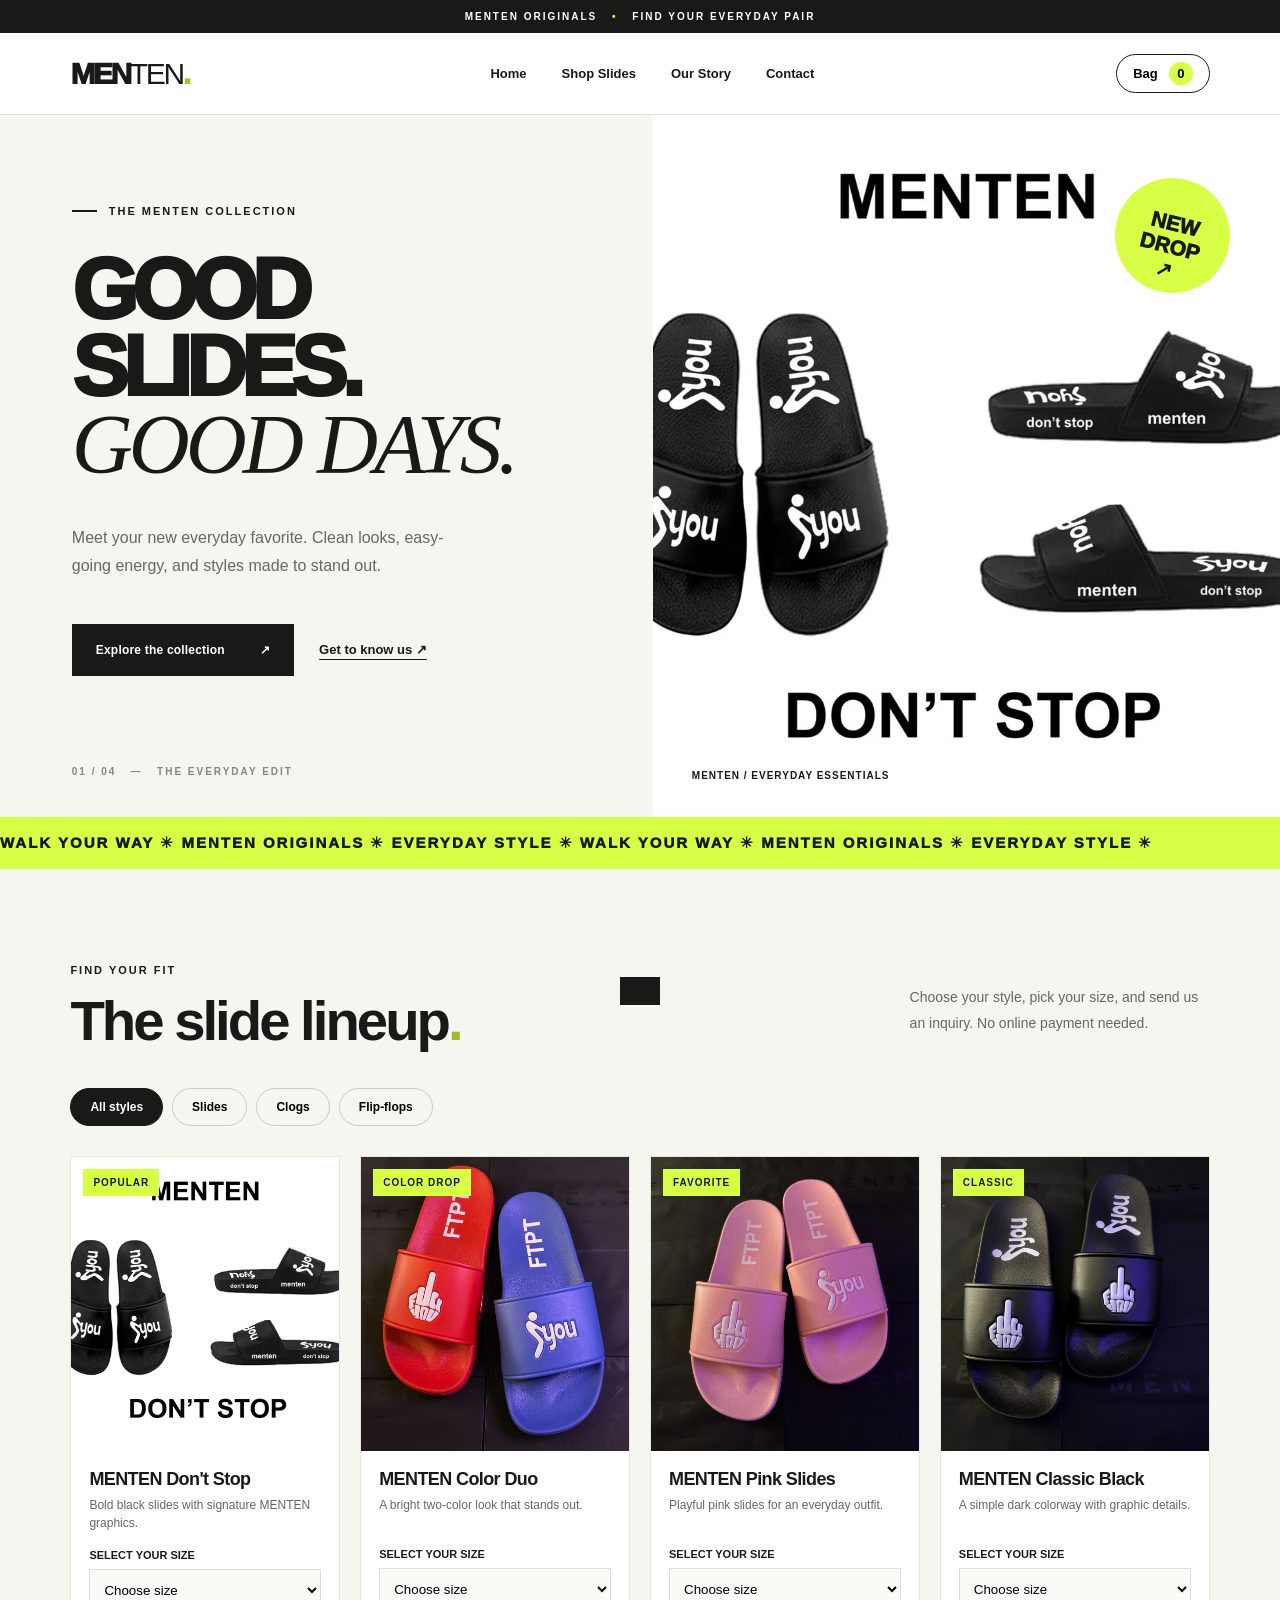
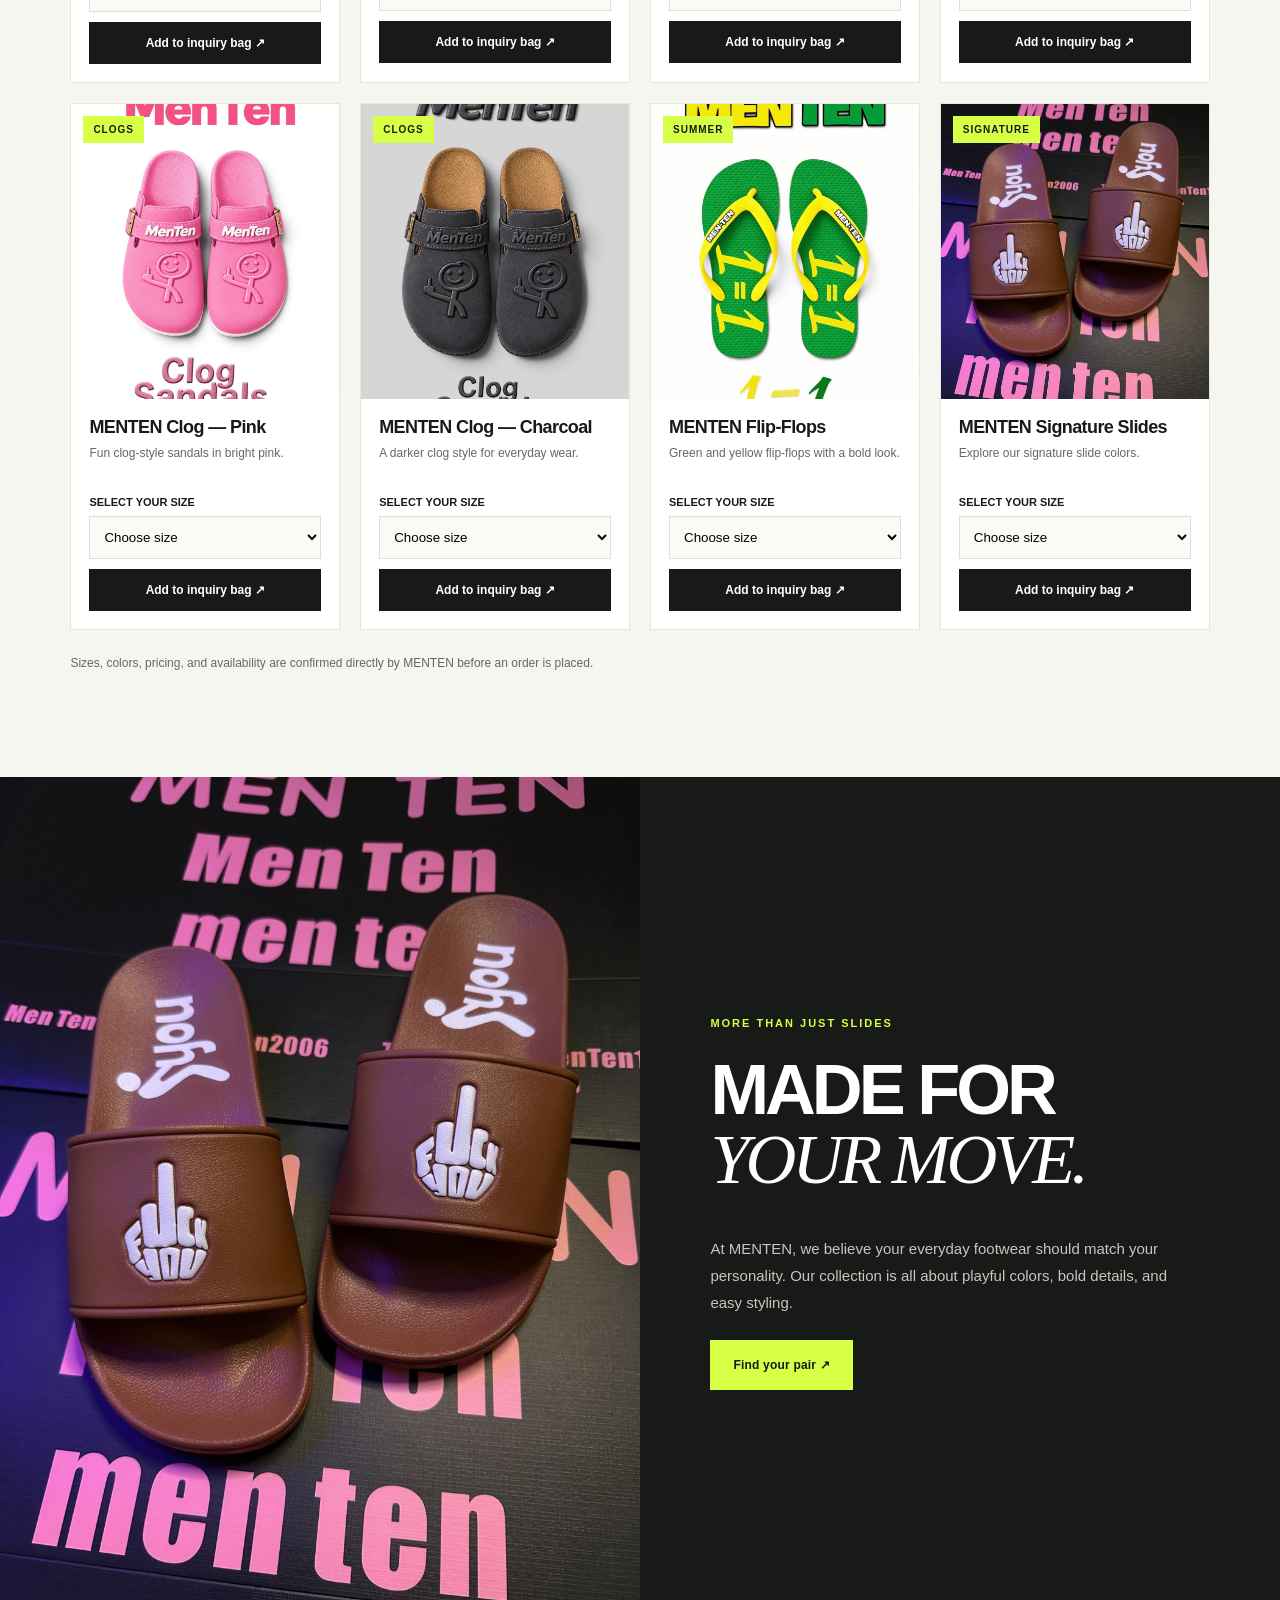
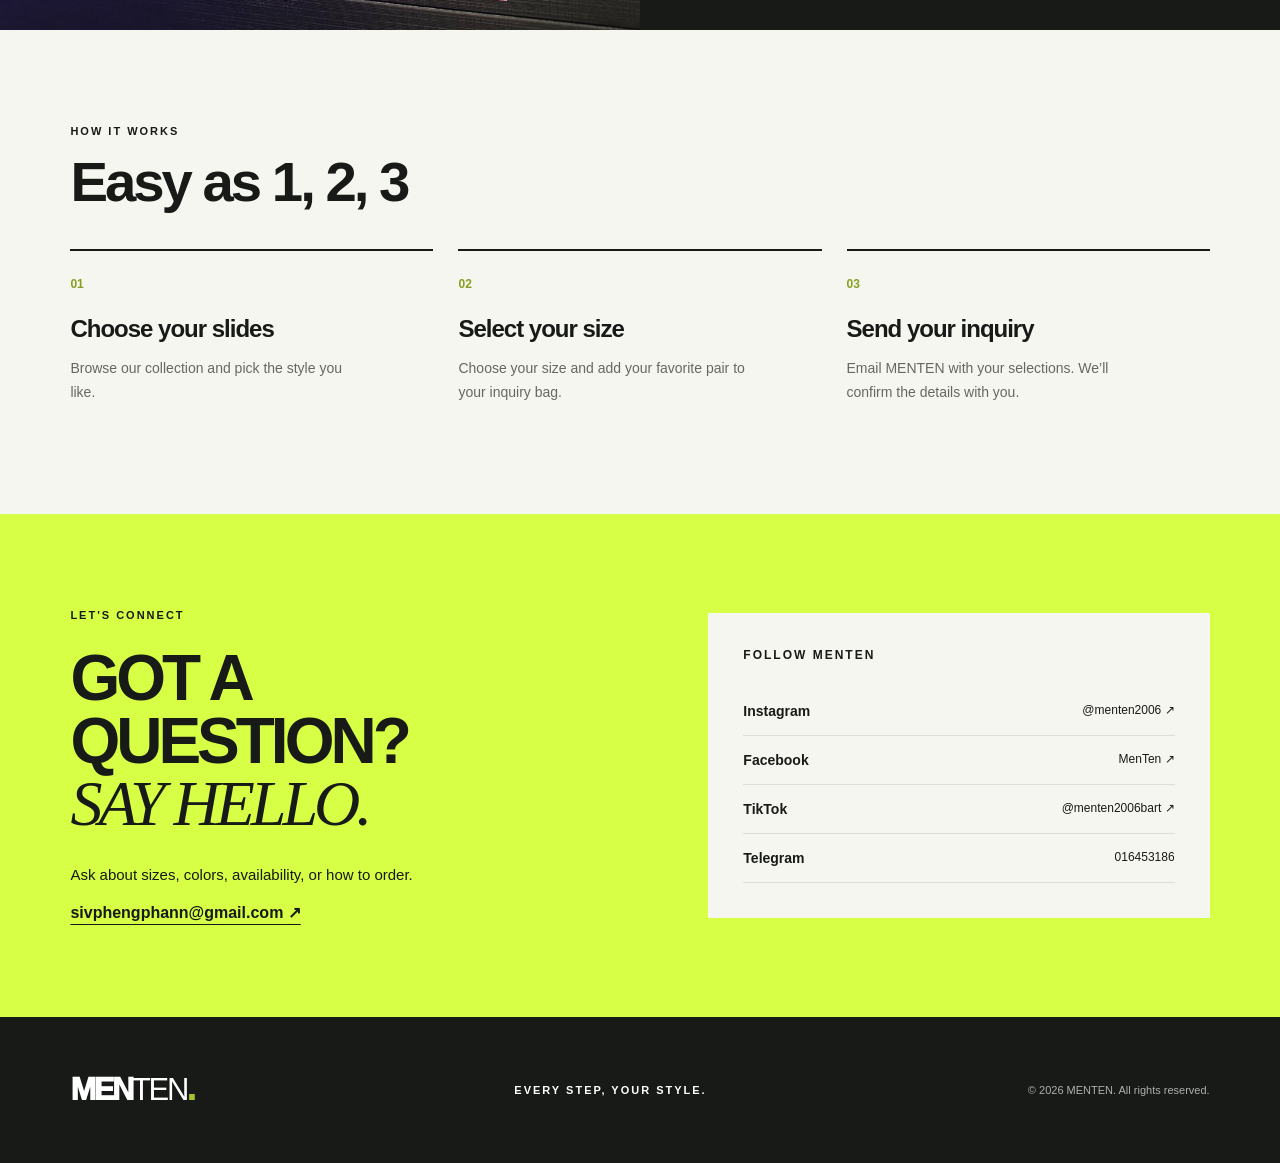
==== index.html @ 5bd8ac5a "MENTEN website" ====
<!DOCTYPE html>
<html lang="en">
<head>
  <meta charset="UTF-8">
  <meta name="viewport" content="width=device-width, initial-scale=1">
  <meta name="theme-color" content="#171a17">
  <meta name="description" content="Discover MENTEN slides and sandals. Choose your favorite style and size, then send an order inquiry directly to MENTEN.">
  <title>MENTEN — Slides for Every Day</title>
  <link rel="icon" href="favicon.svg" type="image/svg+xml">
  <link rel="stylesheet" href="style.css">
  <script src="script.js" defer></script>
</head>
<body>
  <div class="announcement">MENTEN ORIGINALS <span>•</span> FIND YOUR EVERYDAY PAIR</div>
  <header class="site-header">
    <a class="logo" href="#home" aria-label="MENTEN home">MEN<span>TEN</span><i>.</i></a>
    <button class="menu-toggle" id="menuToggle" type="button" aria-label="Open menu" aria-expanded="false">☰</button>
    <nav class="nav-links" id="mainNav" aria-label="Main navigation">
      <a href="#home">Home</a>
      <a href="#shop">Shop Slides</a>
      <a href="#story">Our Story</a>
      <a href="#contact">Contact</a>
    </nav>
    <button class="bag-button" id="bagButton" type="button" aria-label="View inquiry bag">Bag <span id="bagCount">0</span></button>
  </header>
  <main>
    <section class="hero" id="home">
      <div class="hero-copy">
        <div class="eyebrow"><span class="line"></span> THE MENTEN COLLECTION</div>
        <h1>GOOD SLIDES.<br><em>GOOD DAYS.</em></h1>
        <p>Meet your new everyday favorite. Clean looks, easy-going energy, and styles made to stand out.</p>
        <div class="hero-actions">
          <a class="btn btn-dark" href="#shop">Explore the collection <span>↗</span></a>
          <a class="text-link" href="#story">Get to know us ↗</a>
        </div>
        <div class="hero-small">01 / 04 &nbsp; — &nbsp; THE EVERYDAY EDIT</div>
      </div>
      <div class="hero-image-wrap">
        <img class="hero-image" src="images/product-10.jpg" alt="MENTEN black slides product photo">
        <span class="hero-sticker">NEW<br>DROP <b>↗</b></span>
        <span class="hero-caption">MENTEN / EVERYDAY ESSENTIALS</span>
      </div>
    </section>
    <div class="ticker" aria-hidden="true"><div>WALK YOUR WAY ✳ MENTEN ORIGINALS ✳ EVERYDAY STYLE ✳ WALK YOUR WAY ✳ MENTEN ORIGINALS ✳ EVERYDAY STYLE ✳</div></div>
    <section class="shop-section section-shell" id="shop">
      <div class="section-heading">
        <div><div class="eyebrow">FIND YOUR FIT</div><h2>The slide lineup<span class="accent-dot">.</span></h2></div>
        <p>Choose your style, pick your size, and send us an inquiry. No online payment needed.</p>
      </div>
      <div class="filter-row" role="group" aria-label="Filter products">
        <button class="filter active" data-filter="all" type="button">All styles</button>
        <button class="filter" data-filter="slides" type="button">Slides</button>
        <button class="filter" data-filter="clogs" type="button">Clogs</button>
        <button class="filter" data-filter="flipflops" type="button">Flip-flops</button>
      </div>
      <div class="product-grid" id="productGrid"></div>
      <p class="product-note">Sizes, colors, pricing, and availability are confirmed directly by MENTEN before an order is placed.</p>
    </section>
    <section class="feature-section" id="story">
      <div class="feature-photo"><img src="images/product-3.jpg" loading="lazy" alt="MENTEN slide sandals in different colors"></div>
      <div class="feature-content"><div class="eyebrow">MORE THAN JUST SLIDES</div><h2>MADE FOR<br><em>YOUR MOVE.</em></h2><p>At MENTEN, we believe your everyday footwear should match your personality. Our collection is all about playful colors, bold details, and easy styling.</p><a class="btn btn-light" href="#shop">Find your pair ↗</a></div>
    </section>
    <section class="steps-section section-shell">
      <div class="section-heading"><div><div class="eyebrow">HOW IT WORKS</div><h2>Easy as 1, 2, 3<span class="accent-dot"><div class=""></div></span></h2></div></div>
      <div class="steps-grid"><article><span>01</span><h3>Choose your slides</h3><p>Browse our collection and pick the style you like.</p></article><article><span>02</span><h3>Select your size</h3><p>Choose your size and add your favorite pair to your inquiry bag.</p></article><article><span>03</span><h3>Send your inquiry</h3><p>Email MENTEN with your selections. We’ll confirm the details with you.</p></article></div>
    </section>
    <section class="contact-section" id="contact"><div class="contact-inner"><div><div class="eyebrow">LET'S CONNECT</div><h2>GOT A QUESTION?<br><em>SAY HELLO.</em></h2><p>Ask about sizes, colors, availability, or how to order.</p><a class="contact-email" href="mailto:sivphengphann@gmail.com">sivphengphann@gmail.com ↗</a></div><div class="social-panel"><h3>FOLLOW MENTEN</h3><a target="_blank" rel="noopener noreferrer" href="https://www.instagram.com/menten2006/">Instagram <span>@menten2006 ↗</span></a><a target="_blank" rel="noopener noreferrer" href="https://www.facebook.com/profile.php?id=100065083050645">Facebook <span>MenTen ↗</span></a><a target="_blank" rel="noopener noreferrer" href="https://www.tiktok.com/@menten2006bart">TikTok <span>@menten2006bart ↗</span></a><div class="telegram">Telegram <span>016453186</span></div></div></div></section>
  </main>
  <footer><a class="logo footer-logo" href="#home">MEN<span>TEN</span><i>.</i></a><p>EVERY STEP, YOUR STYLE.</p><small>© <span id="year"></span> MENTEN. All rights reserved.</small></footer>
  <div class="drawer-backdrop" id="drawerBackdrop" hidden></div>
  <aside class="bag-drawer" id="bagDrawer" role="dialog" aria-modal="true" aria-label="Your inquiry bag" aria-hidden="true">
    <div class="drawer-top"><div><div class="eyebrow">YOUR PICKS</div><h2>Inquiry bag</h2></div><button type="button" id="closeBag" class="close-button" aria-label="Close bag"></button></div>
    <div id="bagItems" class="bag-items"></div>
    <form id="inquiryForm" class="inquiry-form"><label for="customerName">Your name</label><input id="customerName" name="name" placeholder="Your name" required maxlength="80"><label for="customerContact">Your email or contact</label><input id="customerContact" name="contact" placeholder="Email / phone / social handle" required maxlength="120"><label for="customerNotes">Message (optional)</label><textarea id="customerNotes" name="notes" rows="3" maxlength="500" placeholder="Any questions or color preferences?"></textarea><button class="btn btn-dark full-width" type="submit">Send inquiry by email ↗</button><p class="form-hint">This opens your email app with your order details. No payment is collected here.</p></form>
  </aside>
  <div class="toast" id="toast" role="status" aria-live="polite"></div>
</body>
</html>
---- style.css ----
/* =====================================================
   MENTEN WEBSITE
   Style sheet for my slide sandal website
   ===================================================== */
:root {
  --ink:#171a17;
  --muted:#656862;
  --paper:#f6f6f0;
  --white:#fff;
  --lime:#d7ff45;
  --border:#dfdfd7;
  --font:Arial,Helvetica,sans-serif
}
* {
  box-sizing:border-box
}
html {
  scroll-behavior:smooth
}
body {
  margin:0;
  font-family:var(--font);
  color:var(--ink);
  background:var(--paper)
}
button,input,textarea {
  font:inherit
}
button {
  cursor:pointer
}
a {
  color:inherit;
  text-decoration:none
}
img {
  display:block;
  max-width:100%
}
button:focus-visible,a:focus-visible,input:focus-visible,textarea:focus-visible {
  outline:3px solid #85aa00;
  outline-offset:3px
}
.announcement {
  background:var(--ink);
  color:#fff;
  text-align:center;
  font-size:10px;
  font-weight:800;
  letter-spacing:2px;
  padding:11px
}
.announcement span {
  color:var(--lime);
  padding:0 10px
}
.site-header {
  height:82px;
  display:flex;
  align-items:center;
  justify-content:space-between;
  padding:0 5.5%;
  background:#fff;
  position:sticky;
  top:0;
  z-index:30;
  border-bottom:1px solid var(--border)
}
.logo {
  font-size:30px;
  font-weight:950;
  letter-spacing:-2.4px
}
.logo span {
  font-weight:400
}
.logo i {
  color:#a1c629;
  font-style:normal
}
.nav-links {
  display:flex;
  gap:35px;
  align-items:center
}
.nav-links a {
  font-size:13px;
  font-weight:700;
  transition:opacity .2s
}
.nav-links a:hover {
  opacity:.5
}
.bag-button {
  border:1px solid var(--ink);
  border-radius:100px;
  background:transparent;
  padding:11px 16px;
  font-size:13px;
  font-weight:800
}
.bag-button span {
  background:var(--lime);
  border-radius:100%;
  padding:4px 8px;
  margin-left:8px
}
.menu-toggle {
  display:none;
  border:0;
  background:none;
  font-size:25px
}
.hero {
  display:grid;
  grid-template-columns:51% 49%;
  min-height:640px
}
.hero-copy {
  padding:90px 7% 40px 11%;
  display:flex;
  flex-direction:column;
  align-items:flex-start;
  justify-content:center
}
.eyebrow {
  font-size:11px;
  letter-spacing:2px;
  font-weight:900;
  display:flex;
  align-items:center;
  gap:12px
}
.line {
  width:25px;
  height:2px;
  background:var(--ink)
}
.hero h1 {
  font-size:clamp(58px,6.6vw,110px);
  line-height:.91;
  letter-spacing:-6px;
  margin:35px 0 24px;
  font-weight:950
}
.hero h1 em,.feature-content h2 em,.contact-inner h2 em {
  font-weight:400;
  font-family:Georgia,serif;
  letter-spacing:-4px
}
.hero-copy>p {
  font-size:16px;
  line-height:1.75;
  color:var(--muted);
  max-width:400px
}
.hero-actions {
  display:flex;
  align-items:center;
  gap:25px;
  margin-top:28px
}
.btn {
  display:inline-flex;
  justify-content:space-between;
  align-items:center;
  gap:35px;
  padding:18px 23px;
  font-size:12px;
  letter-spacing:.2px;
  font-weight:800;
  transition:transform .2s
}
.btn:hover {
  transform:translateY(-3px)
}
.btn-dark {
  background:var(--ink);
  color:#fff;
  border:1px solid var(--ink)
}
.btn-light {
  background:var(--lime);
  color:var(--ink)
}
.text-link {
  font-size:13px;
  font-weight:800;
  text-decoration:underline;
  text-underline-offset:5px
}
.hero-small {
  margin-top:90px;
  color:#858780;
  font-size:10px;
  font-weight:800;
  letter-spacing:2px
}
.hero-image-wrap {
  position:relative;
  min-height:580px;
  background:#deded7;
  overflow:hidden
}
.hero-image {
  width:100%;
  height:100%;
  object-fit:cover;
  object-position:center
}
.hero-sticker {
  position:absolute;
  top:9%;
  right:8%;
  width:115px;
  height:115px;
  border-radius:50%;
  background:var(--lime);
  display:flex;
  align-items:center;
  justify-content:center;
  text-align:center;
  transform:rotate(14deg);
  font-size:21px;
  font-weight:950;
  line-height:1.05
}
.hero-sticker b {
  position:absolute;
  bottom:12px;
  font-size:20px
}
.hero-caption {
  position:absolute;
  bottom:25px;
  left:25px;
  background:#fff;
  padding:11px 14px;
  font-size:10px;
  font-weight:900;
  letter-spacing:1px
}
.ticker {
  background:var(--lime);
  overflow:hidden;
  white-space:nowrap;
  padding:17px 0;
  font-weight:950;
  font-size:15px;
  letter-spacing:2px
}
.ticker div {
  width:max-content;
  animation:move 26s linear infinite
}
@keyframes move {
  to {
    transform:translateX(-40%)
  }
}
.section-shell {
  padding:95px 5.5%
}
.section-heading {
  display:flex;
  align-items:end;
  justify-content:space-between;
  gap:30px;
  margin-bottom:38px
}
.section-heading h2 {
  font-size:clamp(36px,4.4vw,64px);
  letter-spacing:-3px;
  line-height:1.05;
  margin:15px 0 0
}
.accent-dot {
  color:#9ebc27
}
.section-heading>p {
  color:var(--muted);
  font-size:14px;
  line-height:1.8;
  max-width:300px
}
.filter-row {
  display:flex;
  flex-wrap:wrap;
  gap:9px;
  margin-bottom:30px
}
.filter {
  border:1px solid #c9cac2;
  background:transparent;
  padding:11px 19px;
  border-radius:100px;
  font-size:12px;
  font-weight:800
}
.filter.active,.filter:hover {
  background:var(--ink);
  color:#fff;
  border-color:var(--ink)
}
.product-grid {
  display:grid;
  grid-template-columns:repeat(4,minmax(0,1fr));
  gap:20px
}
.product-card {
  background:#fff;
  border:1px solid #e6e6df;
  overflow:hidden
}
.product-photo {
  position:relative;
  background:#e8e8e4;
  aspect-ratio:4/4.4;
  overflow:hidden
}
.product-photo img {
  width:100%;
  height:100%;
  object-fit:cover;
  transition:transform .35s
}
.product-card:hover .product-photo img {
  transform:scale(1.045)
}
.product-tag {
  position:absolute;
  left:12px;
  top:12px;
  background:var(--lime);
  font-size:10px;
  font-weight:900;
  letter-spacing:1px;
  padding:8px 10px
}
.product-info {
  padding:18px
}
.product-info h3 {
  font-size:18px;
  letter-spacing:-.6px;
  margin:0 0 6px
}
.product-info p {
  font-size:12px;
  color:var(--muted);
  line-height:1.5;
  min-height:35px;
  margin:0 0 17px
}
.product-info label {
  font-size:11px;
  font-weight:900;
  display:block;
  margin-bottom:8px
}
.product-info select {
  width:100%;
  background:#fafaf7;
  border:1px solid var(--border);
  padding:12px 10px;
  margin-bottom:10px;
  border-radius:0
}
.add-button {
  width:100%;
  padding:13px 10px;
  background:var(--ink);
  color:#fff;
  border:1px solid var(--ink);
  font-size:12px;
  font-weight:800
}
.add-button:hover {
  background:#3b4431
}
.product-note {
  font-size:12px;
  color:var(--muted);
  margin-top:26px
}
.feature-section {
  display:grid;
  grid-template-columns:1fr 1fr;
  background:var(--ink);
  color:#fff;
  min-height:570px
}
.feature-photo {
  min-height:450px;
  overflow:hidden
}
.feature-photo img {
  width:100%;
  height:100%;
  object-fit:cover
}
.feature-content {
  display:flex;
  flex-direction:column;
  align-items:flex-start;
  justify-content:center;
  padding:75px 11%
}
.feature-content h2,.contact-inner h2 {
  font-size:clamp(48px,5.5vw,80px);
  letter-spacing:-4px;
  line-height:.98;
  margin:26px 0
}
.feature-content p {
  color:#c5c7c0;
  line-height:1.8;
  font-size:15px;
  max-width:460px;
  margin-bottom:24px
}
.feature-content .eyebrow {
  color:var(--lime)
}
.steps-grid {
  display:grid;
  grid-template-columns:repeat(3,1fr);
  gap:25px
}
.steps-grid article {
  border-top:2px solid var(--ink);
  padding-top:23px
}
.steps-grid span {
  font-size:12px;
  font-weight:900;
  color:#879f21
}
.steps-grid h3 {
  font-size:24px;
  letter-spacing:-1px;
  margin:23px 0 10px
}
.steps-grid p {
  color:var(--muted);
  line-height:1.7;
  font-size:14px;
  max-width:290px
}
.contact-section {
  background:var(--lime);
  padding:95px 5.5%
}
.contact-inner {
  display:grid;
  grid-template-columns:1fr 1fr;
  gap:12%;
  max-width:1400px;
  margin:auto
}
.contact-inner h2 {
  font-size:clamp(45px,5vw,75px)
}
.contact-inner p {
  font-size:15px;
  line-height:1.7
}
.contact-email {
  font-weight:900;
  text-decoration:underline;
  text-underline-offset:6px;
  overflow-wrap:anywhere
}
.social-panel {
  background:var(--paper);
  padding:35px;
  align-self:center
}
.social-panel h3 {
  font-size:12px;
  letter-spacing:2px;
  margin:0 0 25px
}
.social-panel a,.telegram {
  border-bottom:1px solid var(--border);
  padding:16px 0;
  display:flex;
  justify-content:space-between;
  gap:10px;
  font-size:14px;
  font-weight:900
}
.social-panel span {
  font-size:12px;
  font-weight:500;
  text-align:right
}
footer {
  background:var(--ink);
  color:#fff;
  padding:55px 5.5%;
  display:flex;
  align-items:center;
  justify-content:space-between;
  gap:20px;
  flex-wrap:wrap
}
footer p {
  font-size:11px;
  letter-spacing:2px;
  font-weight:900
}
footer small {
  font-size:11px;
  color:#aeb0aa
}
.footer-logo {
  font-size:31px
}
.drawer-backdrop {
  position:fixed;
  inset:0;
  background:#0009;
  z-index:40
}
.bag-drawer {
  position:fixed;
  top:0;
  right:0;
  bottom:0;
  width:min(100%,470px);
  background:var(--paper);
  z-index:41;
  padding:28px;
  overflow:auto;
  transform:translateX(110%);
  transition:transform .25s;
  box-shadow:-10px 0 30px #0002
}
.bag-drawer.open {
  transform:translateX(0)
}
.drawer-top {
  display:flex;
  align-items:flex-start;
  justify-content:space-between;
  border-bottom:1px solid var(--border);
  padding-bottom:20px
}
.drawer-top h2 {
  font-size:30px;
  letter-spacing:-1px;
  margin:10px 0 0
}
.close-button {
  font-size:32px;
  border:0;
  background:none
}
.bag-items {
  padding:18px 0
}
.empty-bag {
  font-size:14px;
  color:var(--muted);
  line-height:1.7
}
.bag-item {
  display:flex;
  gap:13px;
  padding:14px 0;
  border-bottom:1px solid var(--border)
}
.bag-item img {
  width:75px;
  height:82px;
  object-fit:cover
}
.bag-item-main {
  flex:1
}
.bag-item-main strong {
  font-size:13px
}
.bag-item-main p {
  font-size:12px;
  color:var(--muted);
  margin:8px 0
}
.remove-item {
  background:none;
  border:0;
  padding:0;
  font-size:11px;
  text-decoration:underline;
  color:#8b3429
}
.inquiry-form {
  display:flex;
  flex-direction:column;
  gap:10px;
  border-top:1px solid var(--border);
  padding-top:22px
}
.inquiry-form label {
  font-size:12px;
  font-weight:800
}
.inquiry-form input,.inquiry-form textarea {
  padding:13px;
  border:1px solid #cfd0c8;
  background:#fff;
  resize:vertical;
  border-radius:0
}
.full-width {
  width:100%;
  margin-top:10px
}
.form-hint {
  font-size:11px;
  color:var(--muted);
  line-height:1.6
}
.toast {
  position:fixed;
  left:50%;
  bottom:25px;
  transform:translate(-50%,130px);
  background:var(--ink);
  color:#fff;
  padding:14px 20px;
  font-size:13px;
  font-weight:800;
  z-index:60;
  transition:transform .25s;
  text-align:center;
  max-width:90vw
}
.toast.show {
  transform:translate(-50%,0)
}
@media(max-width:1050px) {
  .hero {
    min-height:560px
  }
  .hero h1 {
    letter-spacing:-4px
  }
  .product-grid {
    grid-template-columns:repeat(2,minmax(0,1fr))
  }
  .hero-small {
    margin-top:50px
  }
}
@media(max-width:700px) {
  .site-header {
    height:68px;
    padding:0 5%
  }
  .logo {
    font-size:27px
  }
  .menu-toggle {
    display:block;
    margin-left:auto;
    margin-right:14px
  }
  .nav-links {
    display:none;
    position:absolute;
    top:68px;
    left:0;
    right:0;
    background:#fff;
    flex-direction:column;
    align-items:flex-start;
    padding:20px 6%;
    gap:22px;
    border-bottom:1px solid var(--border)
  }
  .nav-links.open {
    display:flex
  }
  .hero {
    grid-template-columns:1fr
  }
  .hero-copy {
    padding:70px 7% 40px
  }
  .hero h1 {
    font-size:clamp(55px,13vw,82px);
    margin:27px 0 17px
  }
  .hero-small {
    margin-top:45px
  }
  .hero-image-wrap {
    min-height:420px;
    height:460px
  }
  .section-shell {
    padding:65px 5%
  }
  .section-heading {
    display:block
  }
  .section-heading>p {
    margin-top:18px
  }
  .section-heading h2 {
    letter-spacing:-2px
  }
  .product-grid {
    gap:12px
  }
  .product-info {
    padding:12px
  }
  .product-info h3 {
    font-size:15px
  }
  .product-info p {
    font-size:11px
  }
  .product-photo {
    aspect-ratio:4/4.8
  }
  .feature-section {
    grid-template-columns:1fr
  }
  .feature-photo {
    height:370px;
    min-height:0
  }
  .feature-content {
    padding:70px 7%
  }
  .steps-grid {
    grid-template-columns:1fr;
    gap:35px
  }
  .contact-section {
    padding:70px 5%
  }
  .contact-inner {
    grid-template-columns:1fr;
    gap:35px
  }
  .social-panel {
    padding:24px
  }
  .hero-sticker {
    width:90px;
    height:90px;
    font-size:16px
  }
  .hero-actions {
    flex-wrap:wrap
  }
  footer {
    padding:45px 5%
  }
}
@media(max-width:370px) {
  .product-grid {
    grid-template-columns:1fr
  }
  .hero h1 {
    font-size:51px
  }
  .hero-actions {
    gap:15px
  }
}
@media(prefers-reduced-motion:reduce) {
  *,*::before,*::after {
    animation:none!important;
    scroll-behavior:auto!important;
    transition:none!important
  }
}
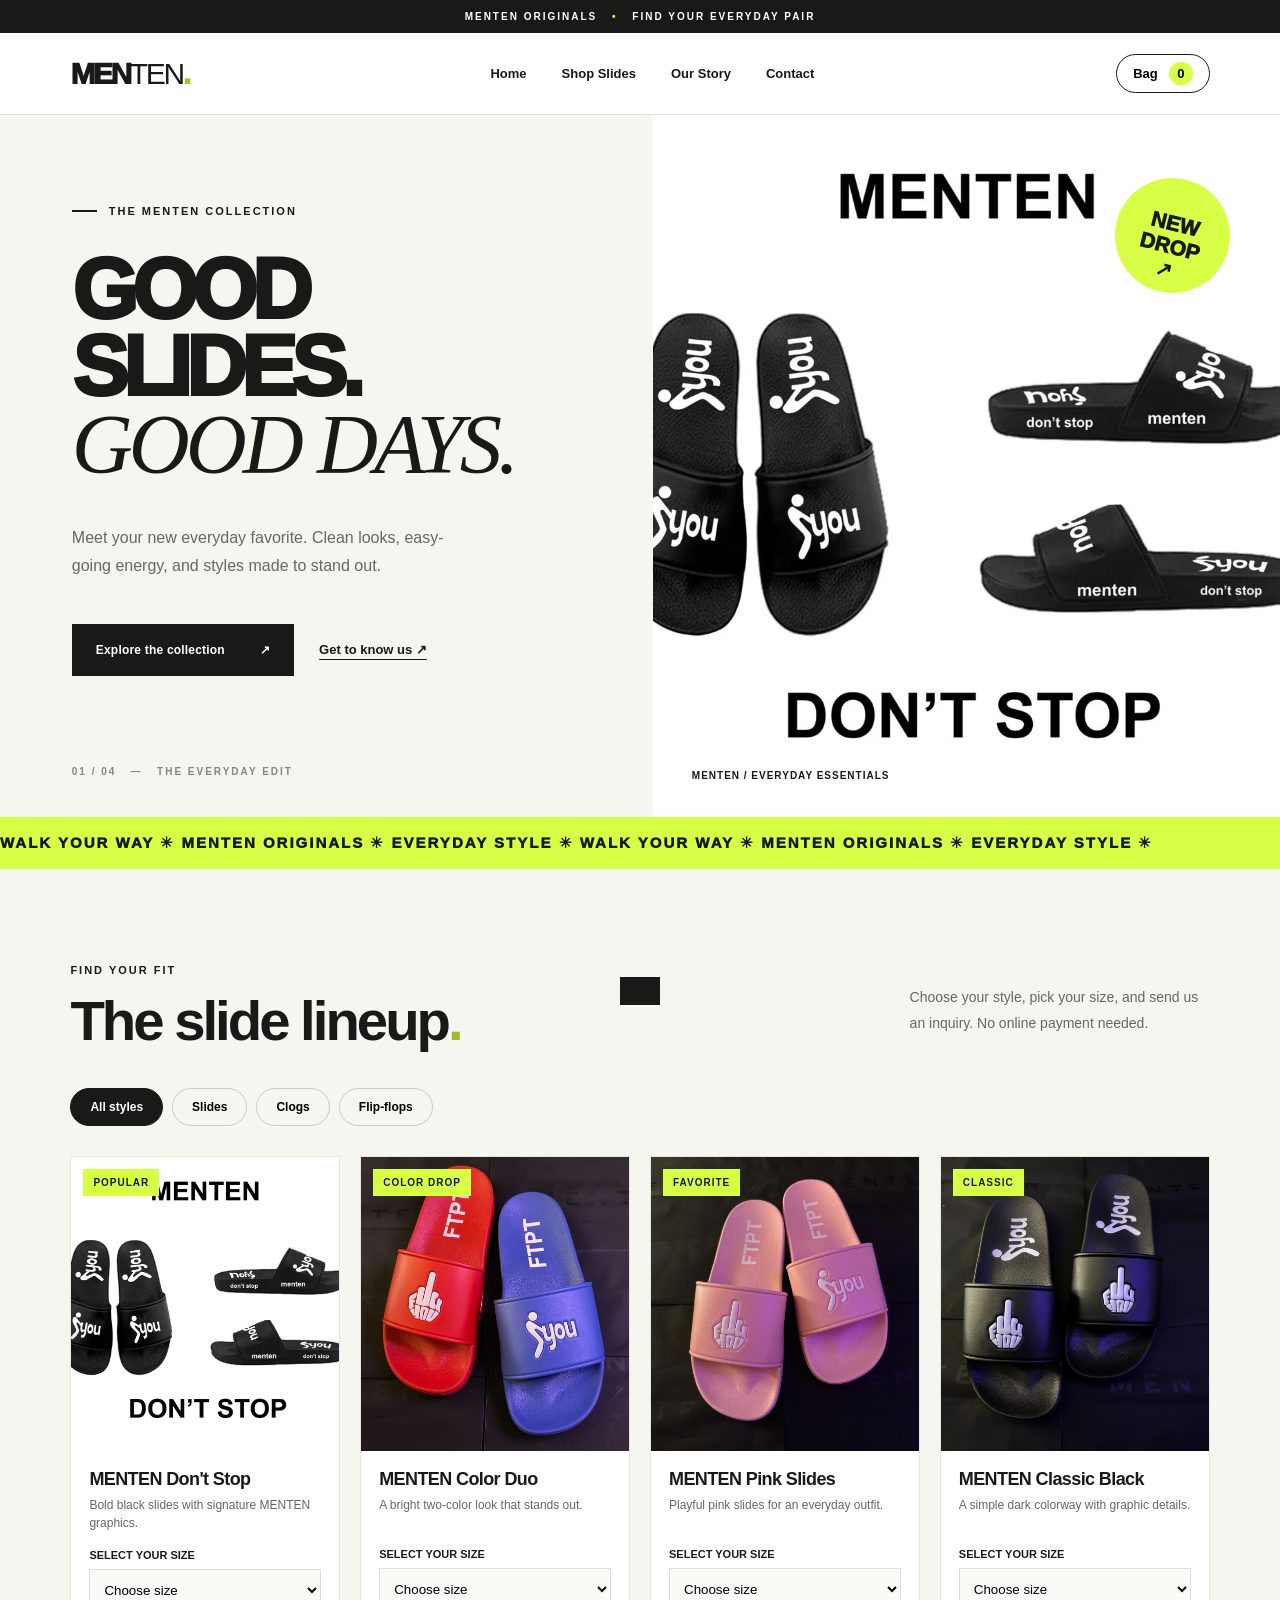
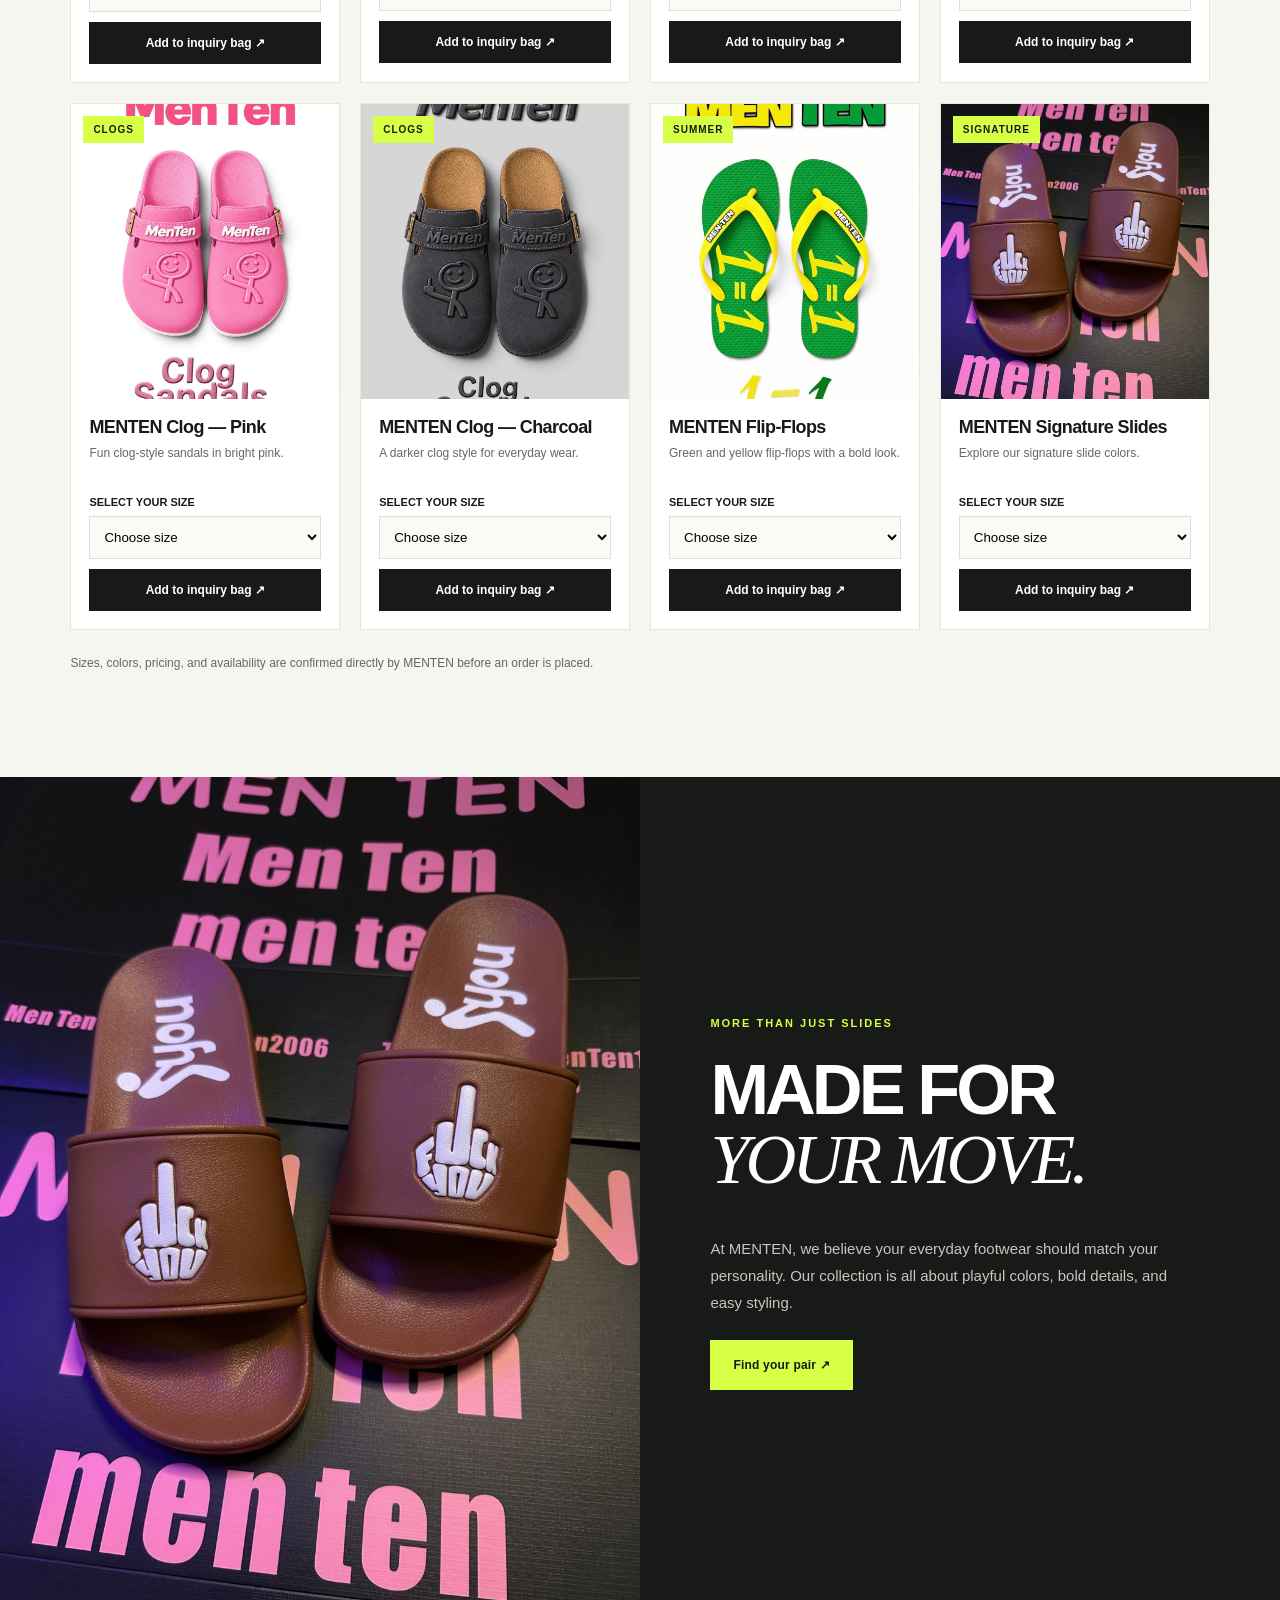
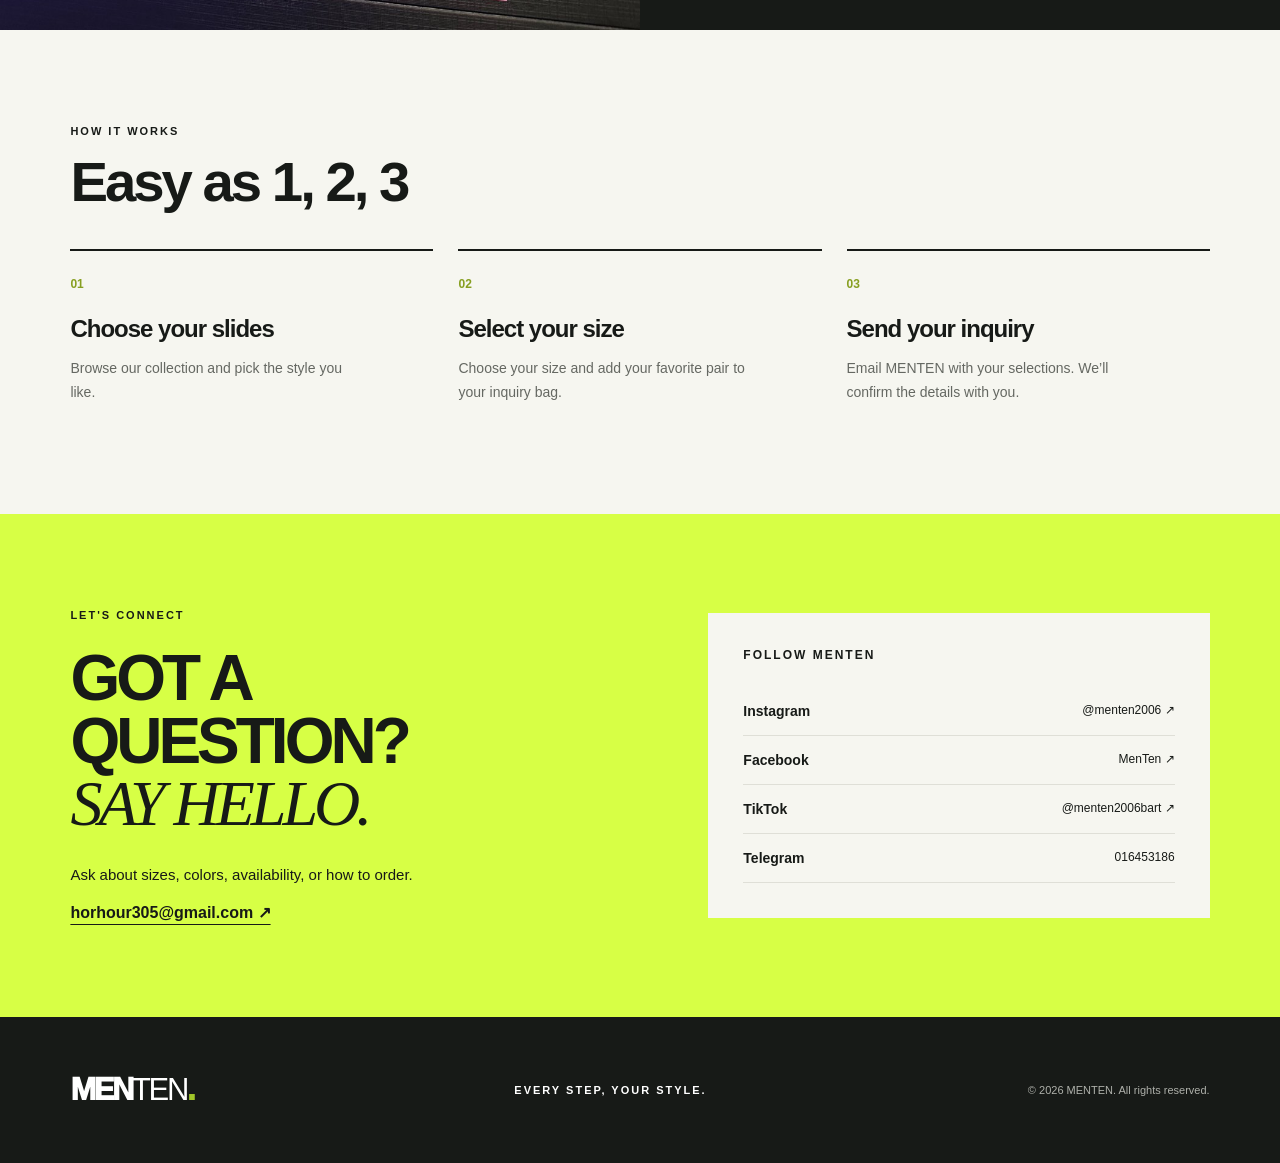
==== commit 74bca84f: "Update MENTEN contact email" ====
--- a/index.html
+++ b/index.html
@@ -64,7 +64,7 @@
       <div class="section-heading"><div><div class="eyebrow">HOW IT WORKS</div><h2>Easy as 1, 2, 3<span class="accent-dot"><div class=""></div></span></h2></div></div>
       <div class="steps-grid"><article><span>01</span><h3>Choose your slides</h3><p>Browse our collection and pick the style you like.</p></article><article><span>02</span><h3>Select your size</h3><p>Choose your size and add your favorite pair to your inquiry bag.</p></article><article><span>03</span><h3>Send your inquiry</h3><p>Email MENTEN with your selections. We’ll confirm the details with you.</p></article></div>
     </section>
-    <section class="contact-section" id="contact"><div class="contact-inner"><div><div class="eyebrow">LET'S CONNECT</div><h2>GOT A QUESTION?<br><em>SAY HELLO.</em></h2><p>Ask about sizes, colors, availability, or how to order.</p><a class="contact-email" href="mailto:sivphengphann@gmail.com">sivphengphann@gmail.com ↗</a></div><div class="social-panel"><h3>FOLLOW MENTEN</h3><a target="_blank" rel="noopener noreferrer" href="https://www.instagram.com/menten2006/">Instagram <span>@menten2006 ↗</span></a><a target="_blank" rel="noopener noreferrer" href="https://www.facebook.com/profile.php?id=100065083050645">Facebook <span>MenTen ↗</span></a><a target="_blank" rel="noopener noreferrer" href="https://www.tiktok.com/@menten2006bart">TikTok <span>@menten2006bart ↗</span></a><div class="telegram">Telegram <span>016453186</span></div></div></div></section>
+    <section class="contact-section" id="contact"><div class="contact-inner"><div><div class="eyebrow">LET'S CONNECT</div><h2>GOT A QUESTION?<br><em>SAY HELLO.</em></h2><p>Ask about sizes, colors, availability, or how to order.</p><a class="contact-email" href="mailto:horhour305@gmail.com">horhour305@gmail.com ↗</a></div><div class="social-panel"><h3>FOLLOW MENTEN</h3><a target="_blank" rel="noopener noreferrer" href="https://www.instagram.com/menten2006/">Instagram <span>@menten2006 ↗</span></a><a target="_blank" rel="noopener noreferrer" href="https://www.facebook.com/profile.php?id=100065083050645">Facebook <span>MenTen ↗</span></a><a target="_blank" rel="noopener noreferrer" href="https://www.tiktok.com/@menten2006bart">TikTok <span>@menten2006bart ↗</span></a><div class="telegram">Telegram <span>016453186</span></div></div></div></section>
   </main>
   <footer><a class="logo footer-logo" href="#home">MEN<span>TEN</span><i>.</i></a><p>EVERY STEP, YOUR STYLE.</p><small>© <span id="year"></span> MENTEN. All rights reserved.</small></footer>
   <div class="drawer-backdrop" id="drawerBackdrop" hidden></div>
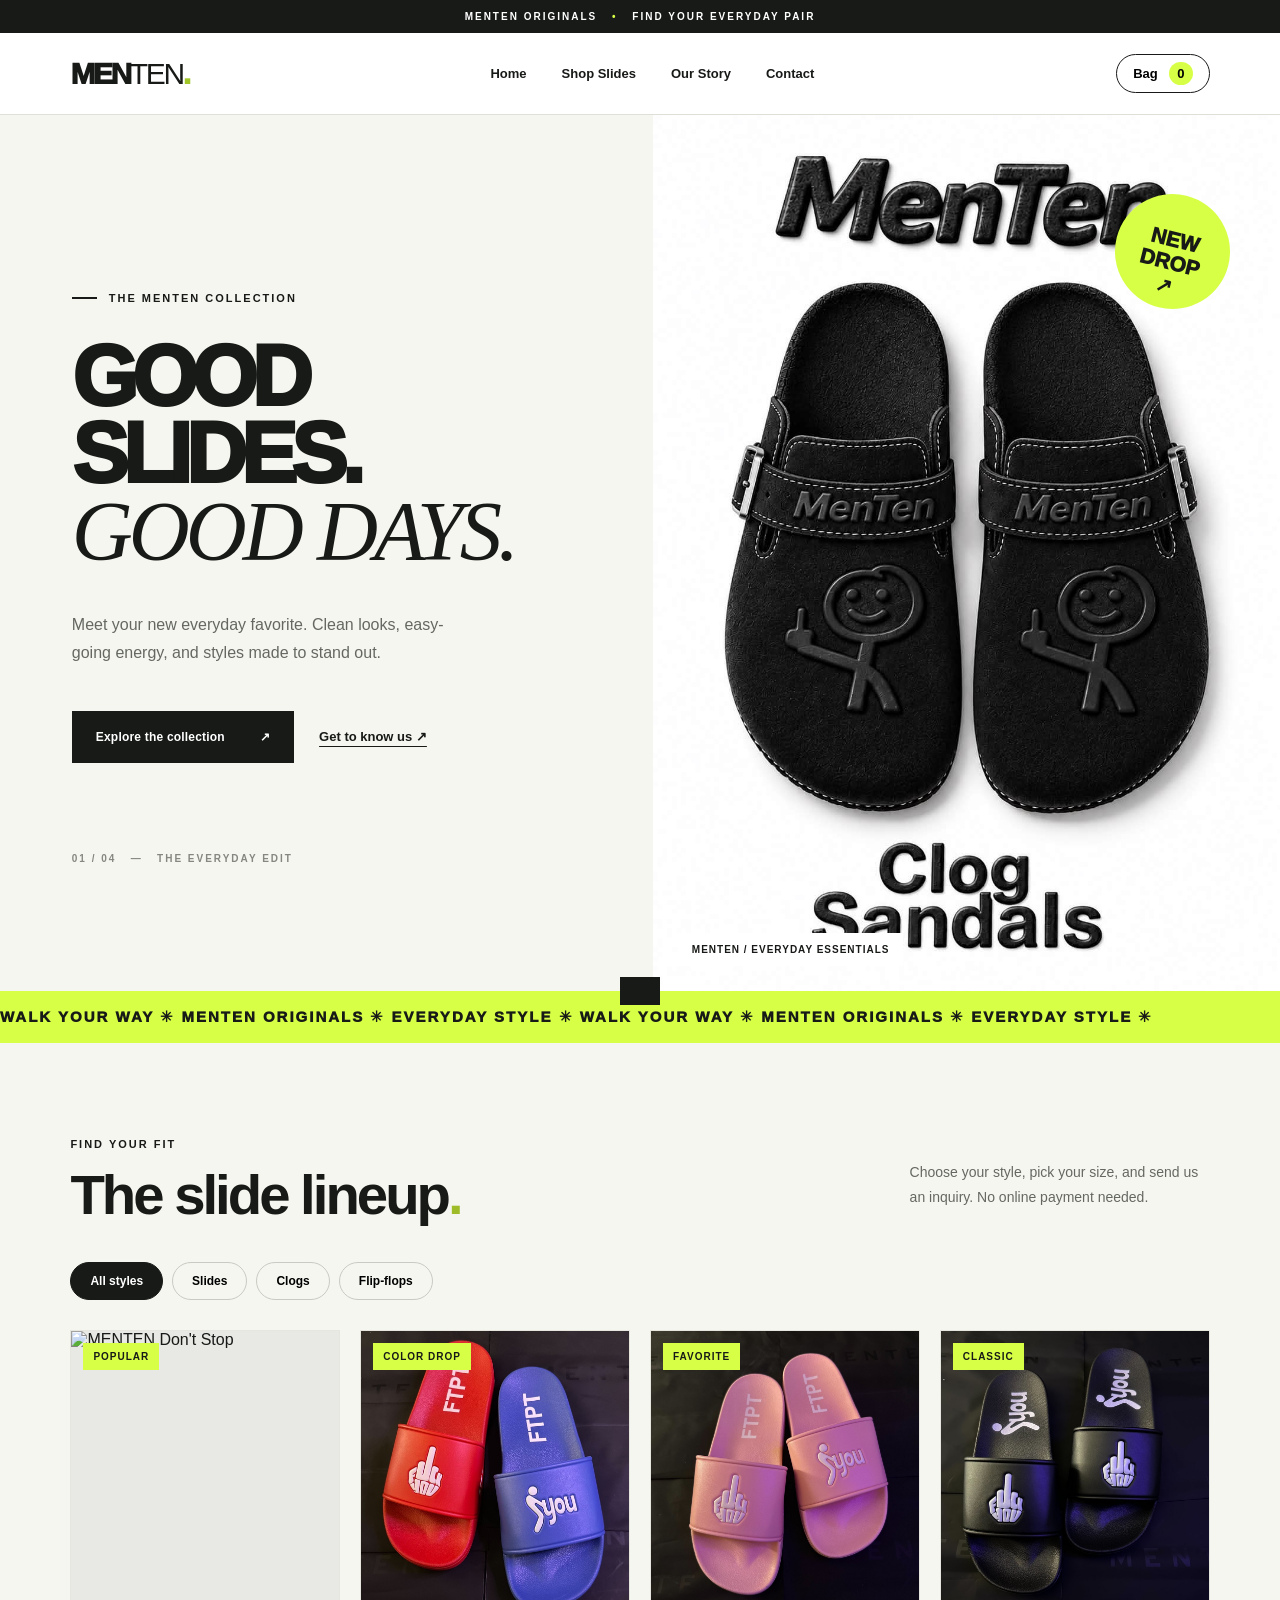
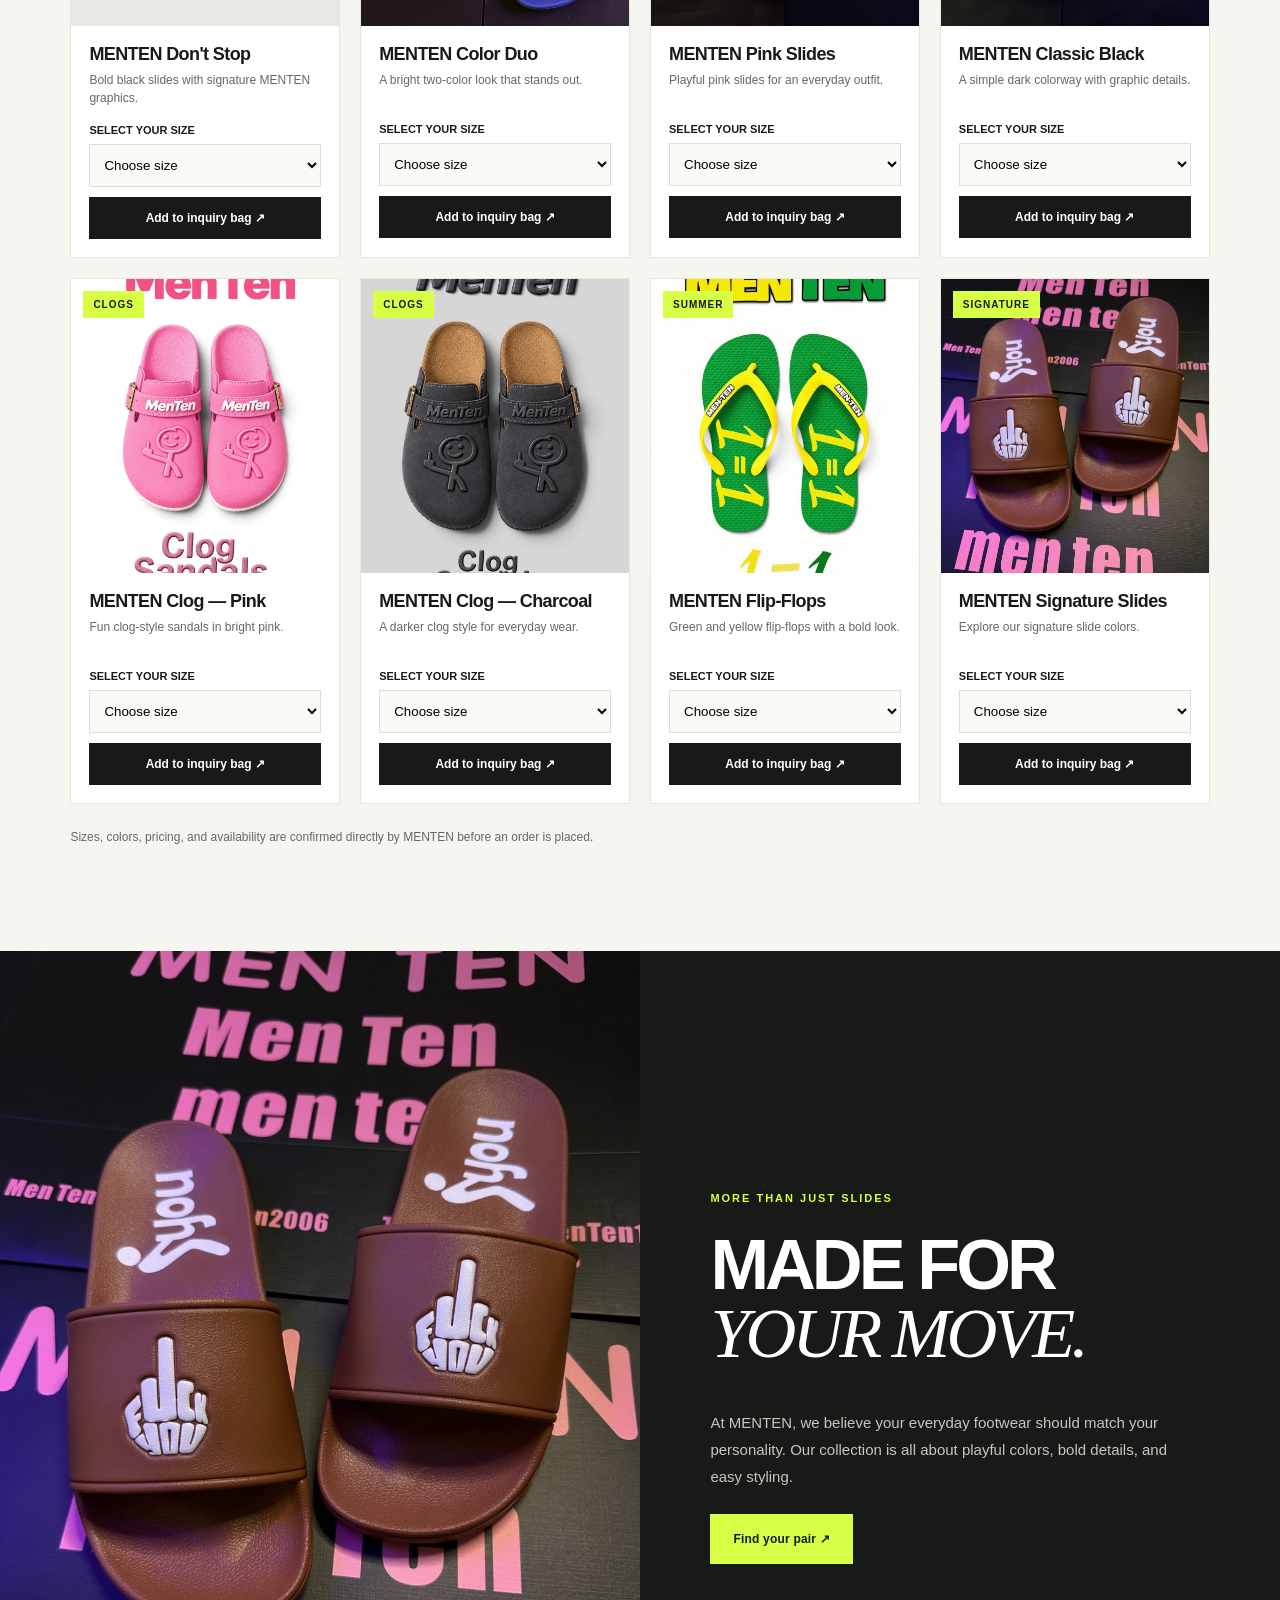
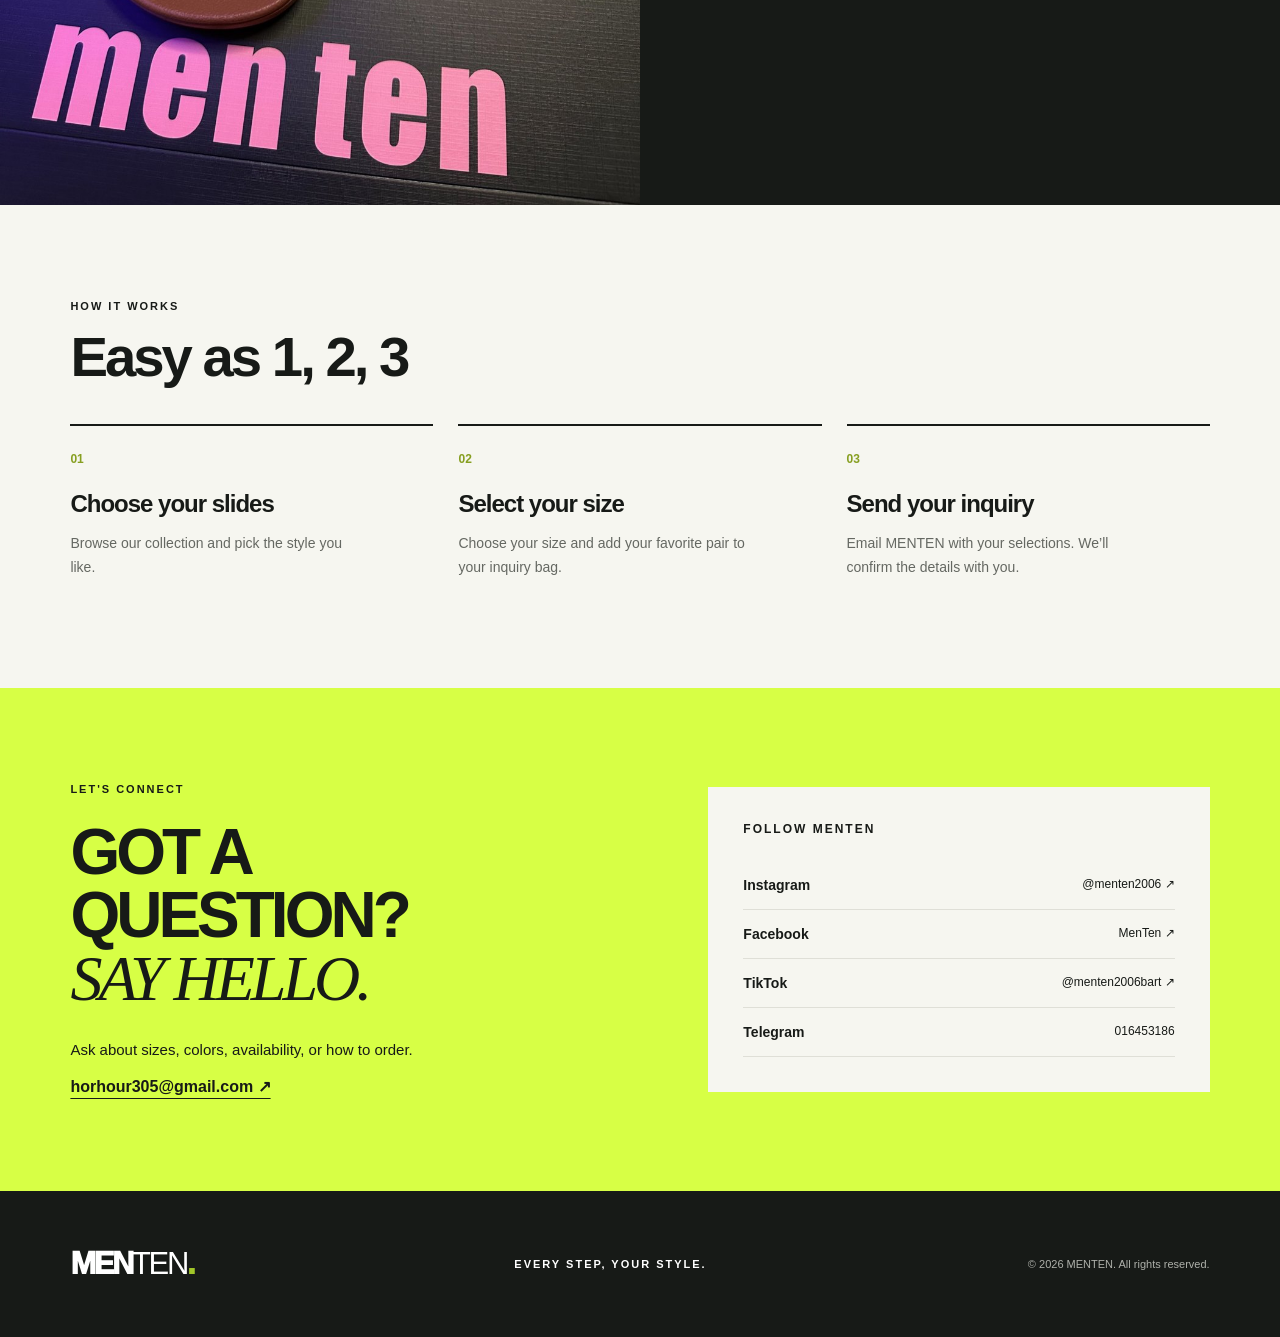
==== commit ebdb79a8: "Update MENTEN sandal picture" ====
--- a/index.html
+++ b/index.html
@@ -36,7 +36,7 @@
         <div class="hero-small">01 / 04 &nbsp; — &nbsp; THE EVERYDAY EDIT</div>
       </div>
       <div class="hero-image-wrap">
-        <img class="hero-image" src="images/product-10.jpg" alt="MENTEN black slides product photo">
+        <img class="hero-image" src="images/image.png" alt="MENTEN black slides product photo">
         <span class="hero-sticker">NEW<br>DROP <b>↗</b></span>
         <span class="hero-caption">MENTEN / EVERYDAY ESSENTIALS</span>
       </div>
